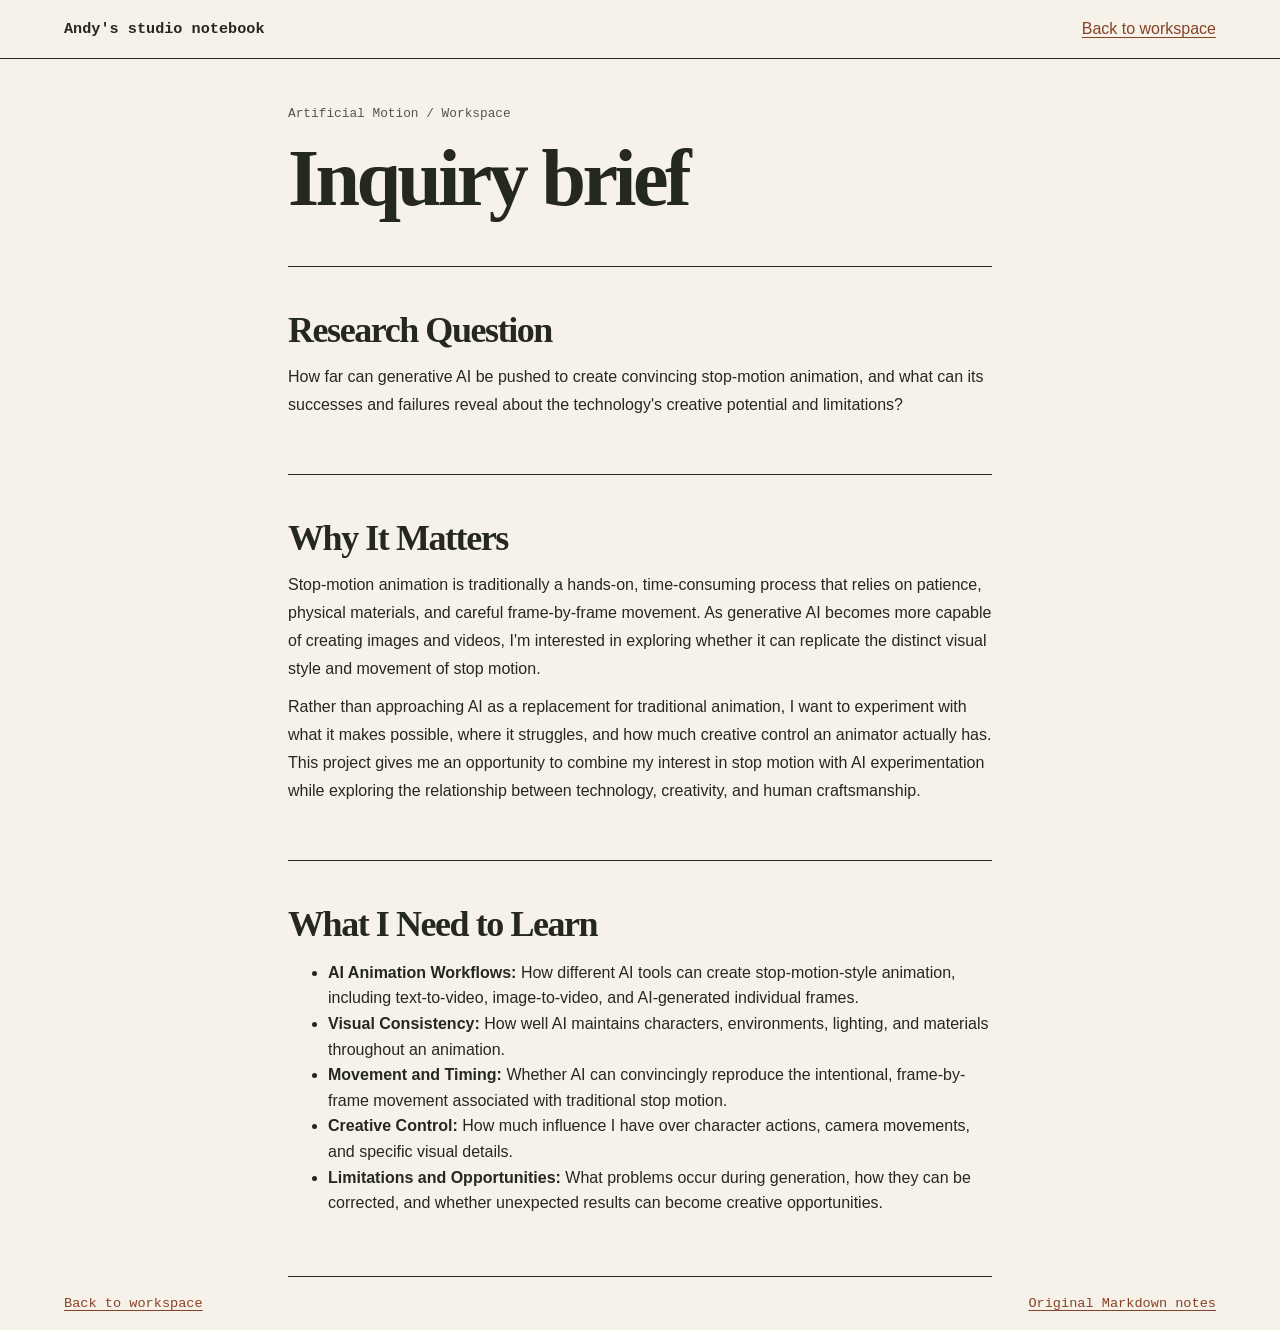
==== research/inquiry-brief.html @ cd54fe72 "Build research dashboard" ====
<!doctype html>
<html lang="en">
<head>
  <meta charset="utf-8">
  <meta name="viewport" content="width=device-width, initial-scale=1">
  <title>Inquiry brief | Artificial Motion</title>
  <link rel="stylesheet" href="../style.css">
</head>
<body>
<a class="skip" href="#main">Skip to notes</a>
<header><div class="bar"><strong>Andy's studio notebook</strong><a href="../index.html#workspace">Back to workspace</a></div></header>
<main class="reader" id="main">
  <section class="reader-intro"><p class="label">Artificial Motion / Workspace</p><h1>Inquiry brief</h1></section>
  <section><h2>Research Question</h2><p>How far can generative AI be pushed to create convincing stop-motion animation, and what can its successes and failures reveal about the technology&#39;s creative potential and limitations?</p></section>
  <section><h2>Why It Matters</h2><p>Stop-motion animation is traditionally a hands-on, time-consuming process that relies on patience, physical materials, and careful frame-by-frame movement. As generative AI becomes more capable of creating images and videos, I&#39;m interested in exploring whether it can replicate the distinct visual style and movement of stop motion.</p>
<p>Rather than approaching AI as a replacement for traditional animation, I want to experiment with what it makes possible, where it struggles, and how much creative control an animator actually has. This project gives me an opportunity to combine my interest in stop motion with AI experimentation while exploring the relationship between technology, creativity, and human craftsmanship.</p></section>
  <section><h2>What I Need to Learn</h2><ul><li><strong>AI Animation Workflows:</strong> How different AI tools can create stop-motion-style animation, including text-to-video, image-to-video, and AI-generated individual frames.</li>
<li><strong>Visual Consistency:</strong> How well AI maintains characters, environments, lighting, and materials throughout an animation.</li>
<li><strong>Movement and Timing:</strong> Whether AI can convincingly reproduce the intentional, frame-by-frame movement associated with traditional stop motion.</li>
<li><strong>Creative Control:</strong> How much influence I have over character actions, camera movements, and specific visual details.</li>
<li><strong>Limitations and Opportunities:</strong> What problems occur during generation, how they can be corrected, and whether unexpected results can become creative opportunities.</li></ul></section>
</main>
<footer><a href="../index.html#workspace">Back to workspace</a><a href="Step%202%20Build%20Your%20ai%2Bdesign%20studio%20Command%C2%A0Center-261119_2304.md">Original Markdown notes</a></footer>
</body>
</html>
---- style.css ----
﻿:root {
  color-scheme: light;
  --paper: #f6f2e9;
  --ink: #252820;
  --accent: #874227;
  --rule: #aca898;
  --muted: #53564a;
}
* { box-sizing: border-box; }
body {
  margin: 0;
  background: var(--paper);
  color: var(--ink);
  font: 1rem/1.6 "Source Sans 3", "Segoe UI", sans-serif;
}
main, .bar, footer { width: min(72rem, 90%); margin-inline: auto; }
header { border-bottom: 1px solid var(--ink); }
.bar, footer, nav { display: flex; flex-wrap: wrap; gap: .65rem 1.5rem; align-items: center; }
.bar, footer { justify-content: space-between; padding-block: 1rem; }
.bar strong, .label, figcaption, footer { font-family: "IBM Plex Mono", Consolas, monospace; }
.bar strong { font-size: .95rem; }
a, summary { color: var(--accent); text-underline-offset: .2em; }
a:hover, summary:hover { color: var(--ink); }
:focus-visible { outline: 3px solid #13548a; outline-offset: 3px; }
.skip { position: absolute; top: .5rem; left: .5rem; padding: .6rem; background: white; transform: translateY(-160%); z-index: 2; }
.skip:focus { transform: none; }
section { padding-block: clamp(2rem, 5vw, 4rem); border-bottom: 1px solid var(--ink); }
.cover, .pairs { display: grid; grid-template-columns: repeat(2, minmax(0, 1fr)); gap: 1.5rem 3rem; }
.cover { align-items: center; }
h1, h2, h3, .question { font-family: "Baskervville", Georgia, serif; }
h1, h2, h3 { margin: 0; line-height: 1.08; }
h1 { font-size: clamp(4rem, 8vw, 7.4rem); letter-spacing: -.065em; }
h1 i { color: var(--accent); }
h2 { font-size: clamp(2.25rem, 5vw, 3.6rem); margin-bottom: 1.5rem; letter-spacing: -.04em; }
h3 { font-size: 1.5rem; }
p { margin: .65rem 0; }
.question { font-size: clamp(1.24rem, 2vw, 1.7rem); line-height: 1.32; margin-block: 1.4rem .8rem; }
.label { display: block; color: var(--muted); font-size: .8rem; line-height: 1.5; margin: 0 0 .65rem; }
figure { margin: 0; min-width: 0; }
figure a { display: block; }
img { display: block; width: 100%; }
.cover-art { padding: .8rem; background: #e6e1d4; border: 1px solid var(--rule); }
figcaption { margin-top: .5rem; font-size: .8rem; color: var(--muted); }
.log, .references { padding: 0; list-style: none; }
.log li { display: grid; grid-template-columns: 12rem minmax(0, 1fr); padding-block: 1.25rem; border-top: 1px solid var(--rule); }
.log p, aside p { max-width: 70ch; }
aside { padding: 1rem 1.4rem; border-left: 4px solid var(--accent); background: #ece7da; }
article { border-top: 1px solid var(--rule); padding-block: 1rem; }
details { border-top: 1px solid var(--rule); margin-top: 1.5rem; padding-top: 1rem; }
summary { cursor: pointer; font-weight: 650; }
.references { columns: 2; column-gap: 3rem; }
.references li { break-inside: avoid; padding-bottom: .8rem; }
.plates { display: grid; grid-template-columns: 3fr 2fr; gap: .75rem; margin-top: 1rem; }
.plates img { height: clamp(9rem, 14vw, 13rem); object-fit: contain; background: #fff; border: 1px solid var(--rule); }
.workspace a { padding: .3rem 0; }
footer { font-size: .85rem; }
@media (max-width: 45rem) {
  .cover, .pairs, .log li { grid-template-columns: 1fr; }
  .references { columns: 1; }
  .bar { align-items: flex-start; flex-direction: column; }
  nav { gap: .4rem 1rem; }
  .log .label { margin-bottom: .4rem; }
}


@media (prefers-reduced-motion: no-preference) {
  html { scroll-behavior: smooth; }
}
:target { scroll-margin-top: 1.25rem; }

.note-link {
  display: inline-block;
  padding: .4rem .75rem;
  border: 1px solid currentColor;
  font-size: .92rem;
  font-weight: 600;
  text-decoration: none;
}
.note-link:hover { color: var(--paper); background: var(--accent); }
.reader { max-width: 44rem; }
.reader section { padding-block: clamp(1.5rem, 4vw, 2.75rem); }
.reader h1 { font-size: clamp(2.7rem, 7vw, 5rem); letter-spacing: -.045em; }
.reader h2 { font-size: clamp(1.55rem, 4vw, 2.25rem); margin-bottom: .85rem; }
.reader p { line-height: 1.75; }
.reader .source-credit { margin: 1.5rem 0 2rem; color: var(--muted); }
.reader .plates img { height: clamp(10rem, 28vw, 17rem); }
.reader .artifact-links { margin-top: 1.2rem; }
@media (max-width: 36rem) {
  .reader .plates { grid-template-columns: 1fr; }
}
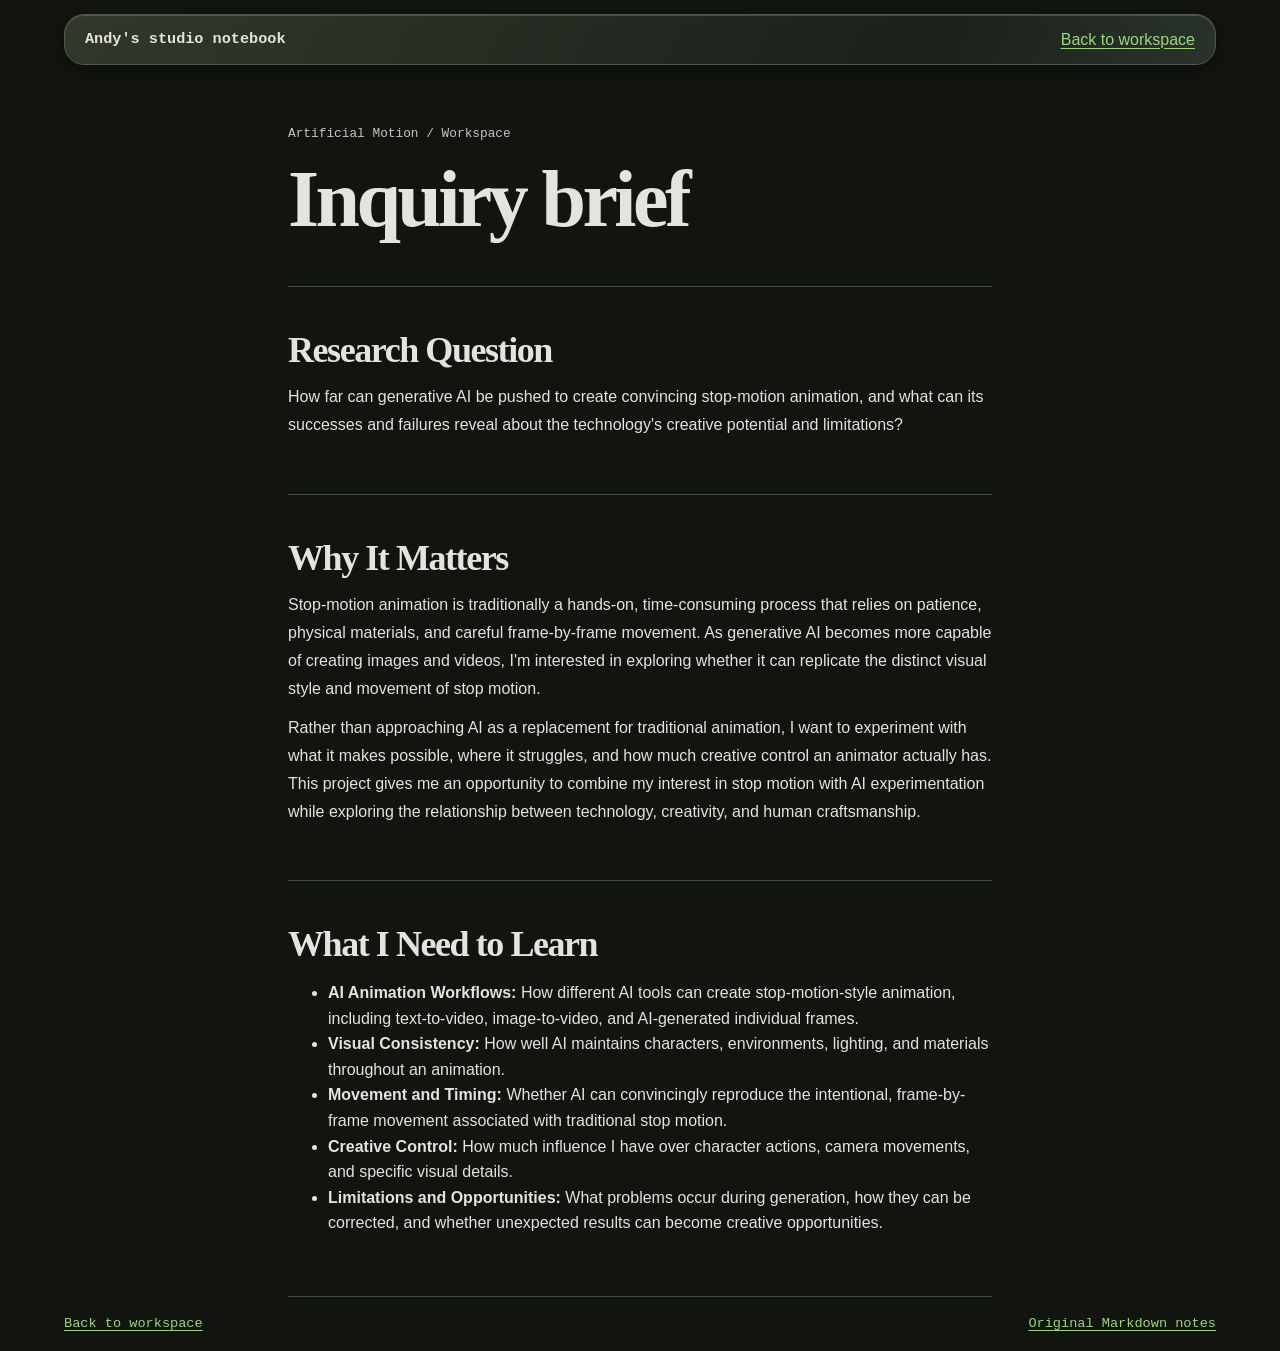
==== commit f06d3f0a: "updated color scheme" ====
--- a/research/inquiry-brief.html
+++ b/research/inquiry-brief.html
@@ -4,7 +4,7 @@
   <meta charset="utf-8">
   <meta name="viewport" content="width=device-width, initial-scale=1">
   <title>Inquiry brief | Artificial Motion</title>
-  <link rel="stylesheet" href="../style.css">
+  <link rel="stylesheet" href="../style.css?v=forest-1">
 </head>
 <body>
 <a class="skip" href="#main">Skip to notes</a>
--- a/style.css
+++ b/style.css
@@ -1,10 +1,13 @@
-﻿:root {
-  color-scheme: light;
-  --paper: #f6f2e9;
-  --ink: #252820;
-  --accent: #874227;
-  --rule: #aca898;
-  --muted: #53564a;
+:root {
+  color-scheme: dark;
+  --shader-forest: #386623;
+  --shader-sage: #56634a;
+  --shader-teal: #176869;
+  --paper: #11140f;
+  --ink: #e4e3dc;
+  --accent: #9ed67d;
+  --rule: #444b3f;
+  --muted: #c3c8b9;
 }
 * { box-sizing: border-box; }
 body {
@@ -14,19 +17,19 @@
   font: 1rem/1.6 "Source Sans 3", "Segoe UI", sans-serif;
 }
 main, .bar, footer { width: min(72rem, 90%); margin-inline: auto; }
-header { border-bottom: 1px solid var(--ink); }
+header { border-bottom: 1px solid var(--rule); }
 .bar, footer, nav { display: flex; flex-wrap: wrap; gap: .65rem 1.5rem; align-items: center; }
 .bar, footer { justify-content: space-between; padding-block: 1rem; }
 .bar strong, .label, figcaption, footer { font-family: "IBM Plex Mono", Consolas, monospace; }
 .bar strong { font-size: .95rem; }
 a, summary { color: var(--accent); text-underline-offset: .2em; }
-a:hover, summary:hover { color: var(--ink); }
-:focus-visible { outline: 3px solid #13548a; outline-offset: 3px; }
-.skip { position: absolute; top: .5rem; left: .5rem; padding: .6rem; background: white; transform: translateY(-160%); z-index: 2; }
+a:hover, summary:hover { color: #a1d0cf; }
+:focus-visible { outline: 3px solid #a1d0cf; outline-offset: 3px; }
+.skip { position: absolute; top: .5rem; left: .5rem; padding: .6rem; background: #262b23; transform: translateY(-160%); z-index: 2; }
 .skip:focus { transform: none; }
-section { padding-block: clamp(2rem, 5vw, 4rem); border-bottom: 1px solid var(--ink); }
-.cover, .pairs { display: grid; grid-template-columns: repeat(2, minmax(0, 1fr)); gap: 1.5rem 3rem; }
-.cover { align-items: center; }
+section { padding-block: clamp(2rem, 5vw, 4rem); border-bottom: 1px solid var(--rule); }
+.cover-content, .pairs { display: grid; grid-template-columns: repeat(2, minmax(0, 1fr)); gap: 1.5rem 3rem; }
+.cover-content { position: relative; z-index: 1; align-items: center; }
 h1, h2, h3, .question { font-family: "Baskervville", Georgia, serif; }
 h1, h2, h3 { margin: 0; line-height: 1.08; }
 h1 { font-size: clamp(4rem, 8vw, 7.4rem); letter-spacing: -.065em; }
@@ -39,23 +42,23 @@
 figure { margin: 0; min-width: 0; }
 figure a { display: block; }
 img { display: block; width: 100%; }
-.cover-art { padding: .8rem; background: #e6e1d4; border: 1px solid var(--rule); }
+.cover-art { padding: .8rem; background: #20241c; border: 1px solid var(--rule); }
 figcaption { margin-top: .5rem; font-size: .8rem; color: var(--muted); }
 .log, .references { padding: 0; list-style: none; }
 .log li { display: grid; grid-template-columns: 12rem minmax(0, 1fr); padding-block: 1.25rem; border-top: 1px solid var(--rule); }
 .log p, aside p { max-width: 70ch; }
-aside { padding: 1rem 1.4rem; border-left: 4px solid var(--accent); background: #ece7da; }
+aside { padding: 1rem 1.4rem; border-left: 4px solid var(--accent); background: #273321; }
 article { border-top: 1px solid var(--rule); padding-block: 1rem; }
 details { border-top: 1px solid var(--rule); margin-top: 1.5rem; padding-top: 1rem; }
 summary { cursor: pointer; font-weight: 650; }
 .references { columns: 2; column-gap: 3rem; }
 .references li { break-inside: avoid; padding-bottom: .8rem; }
 .plates { display: grid; grid-template-columns: 3fr 2fr; gap: .75rem; margin-top: 1rem; }
-.plates img { height: clamp(9rem, 14vw, 13rem); object-fit: contain; background: #fff; border: 1px solid var(--rule); }
+.plates img { height: clamp(9rem, 14vw, 13rem); object-fit: contain; background: #1b1e18; border: 1px solid var(--rule); }
 .workspace a { padding: .3rem 0; }
 footer { font-size: .85rem; }
 @media (max-width: 45rem) {
-  .cover, .pairs, .log li { grid-template-columns: 1fr; }
+  .cover-content, .pairs, .log li { grid-template-columns: 1fr; }
   .references { columns: 1; }
   .bar { align-items: flex-start; flex-direction: column; }
   nav { gap: .4rem 1rem; }
@@ -88,3 +91,72 @@
 @media (max-width: 36rem) {
   .reader .plates { grid-template-columns: 1fr; }
 }
+
+/* Translucent sage highlights define the glass edges. */
+.bar {
+  margin-block: .85rem;
+  padding: .75rem 1.25rem;
+  border: 1px solid #505848;
+  border-radius: 1.25rem;
+  background: linear-gradient(115deg, #31382b, #1b211a 75%, #29332c);
+  box-shadow: inset 0 1px 1px #becdb344, 0 4px 12px #0005;
+}
+header { border-bottom: 0; }
+.cover-art {
+  position: relative;
+  padding: .38rem;
+  border-radius: 1.5rem;
+  background: linear-gradient(135deg, #52604a, #222c28);
+  box-shadow: inset 0 1px 1px #becdb344, 0 8px 24px #0005;
+}
+.cover-art img { border-radius: 1.15rem; }
+.cover-art figcaption {
+  position: absolute;
+  left: .95rem;
+  bottom: .95rem;
+  max-width: calc(100% - 1.9rem);
+  margin: 0;
+  border-radius: 1rem;
+  overflow: hidden;
+  isolation: isolate;
+  pointer-events: none;
+  color: var(--ink);
+  background: #11150fd6;
+  backdrop-filter: blur(9px);
+  box-shadow: inset 0 0 0 1px #c6d4be66, 0 2px 9px #0005;
+}
+.cover-art .notebook-lens { position: absolute; inset: 0; width: 100%; height: 100%; padding: 0; pointer-events: none; }
+.cover-art figcaption span { position: relative; display: block; padding: .45rem .8rem; background: #11150fd9; }
+.note-link { border-radius: 1.2rem; box-shadow: inset 0 1px 1px #becdb344; }
+@media (forced-colors: active), (prefers-reduced-transparency: reduce) {
+  .cover-art figcaption { background: Canvas; color: CanvasText; backdrop-filter: none; }
+  .cover-art figcaption span { background: transparent; }
+  .cover-art .notebook-lens { display: none; }
+}
+
+.cover {
+  position: relative;
+  isolation: isolate;
+  padding-inline: clamp(1rem, 3vw, 2.5rem);
+}
+.cover-gradient {
+  position: absolute;
+  z-index: 0;
+  inset: 0;
+  overflow: hidden;
+  border-radius: 1.5rem 1.5rem 0 0;
+  pointer-events: none;
+  background: radial-gradient(ellipse at 75% 20%, var(--shader-teal), transparent 60%),
+              linear-gradient(125deg, var(--paper), var(--shader-forest) 45%, var(--shader-sage) 72%, var(--shader-teal));
+}
+.cover-gradient::after {
+  content: "";
+  position: absolute;
+  inset: 0;
+  background: linear-gradient(100deg, #11140ff5, #11140fe6 43%, #11140f38 85%);
+}
+@media (max-width: 45rem) {
+  .cover-gradient::after {
+    background: linear-gradient(165deg, #11140ff5, #11140fea 58%, #11140f88);
+  }
+}
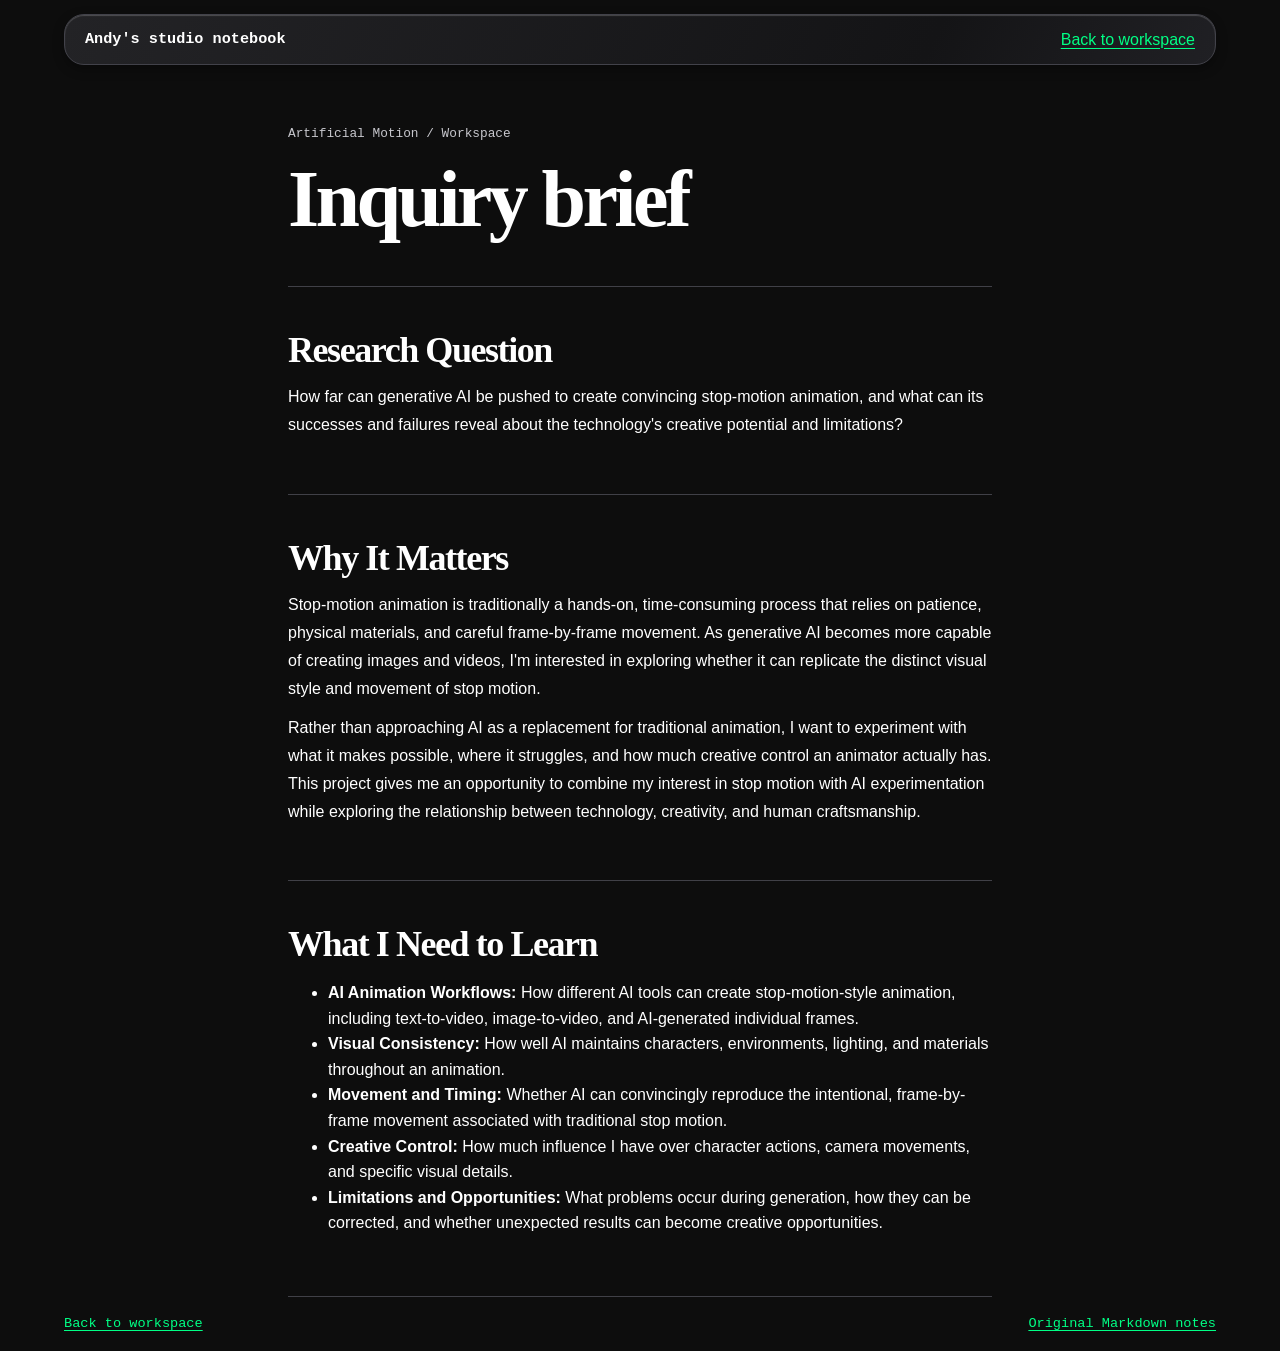
==== commit fff3629d: "updated color palette again" ====
--- a/research/inquiry-brief.html
+++ b/research/inquiry-brief.html
@@ -4,7 +4,7 @@
   <meta charset="utf-8">
   <meta name="viewport" content="width=device-width, initial-scale=1">
   <title>Inquiry brief | Artificial Motion</title>
-  <link rel="stylesheet" href="../style.css?v=forest-1">
+  <link rel="stylesheet" href="../style.css?v=neon-1">
 </head>
 <body>
 <a class="skip" href="#main">Skip to notes</a>
--- a/style.css
+++ b/style.css
@@ -1,13 +1,13 @@
 :root {
   color-scheme: dark;
-  --shader-forest: #386623;
-  --shader-sage: #56634a;
-  --shader-teal: #176869;
-  --paper: #11140f;
-  --ink: #e4e3dc;
-  --accent: #9ed67d;
-  --rule: #444b3f;
-  --muted: #c3c8b9;
+  --neon-green: #00FF85;
+  --electric-blue: #1E90FF;
+  --hot-pink: #FF0099;
+  --paper: #0D0D0D;
+  --ink: #FFFFFF;
+  --accent: var(--neon-green);
+  --rule: #404047;
+  --muted: #C7C7CD;
 }
 * { box-sizing: border-box; }
 body {
@@ -23,9 +23,9 @@
 .bar strong, .label, figcaption, footer { font-family: "IBM Plex Mono", Consolas, monospace; }
 .bar strong { font-size: .95rem; }
 a, summary { color: var(--accent); text-underline-offset: .2em; }
-a:hover, summary:hover { color: #a1d0cf; }
-:focus-visible { outline: 3px solid #a1d0cf; outline-offset: 3px; }
-.skip { position: absolute; top: .5rem; left: .5rem; padding: .6rem; background: #262b23; transform: translateY(-160%); z-index: 2; }
+a:hover, summary:hover { color: var(--hot-pink); }
+:focus-visible { outline: 3px solid var(--electric-blue); outline-offset: 3px; }
+.skip { position: absolute; top: .5rem; left: .5rem; padding: .6rem; background: #202024; transform: translateY(-160%); z-index: 2; }
 .skip:focus { transform: none; }
 section { padding-block: clamp(2rem, 5vw, 4rem); border-bottom: 1px solid var(--rule); }
 .cover-content, .pairs { display: grid; grid-template-columns: repeat(2, minmax(0, 1fr)); gap: 1.5rem 3rem; }
@@ -42,19 +42,19 @@
 figure { margin: 0; min-width: 0; }
 figure a { display: block; }
 img { display: block; width: 100%; }
-.cover-art { padding: .8rem; background: #20241c; border: 1px solid var(--rule); }
+.cover-art { padding: .8rem; background: #19191D; border: 1px solid var(--rule); }
 figcaption { margin-top: .5rem; font-size: .8rem; color: var(--muted); }
 .log, .references { padding: 0; list-style: none; }
 .log li { display: grid; grid-template-columns: 12rem minmax(0, 1fr); padding-block: 1.25rem; border-top: 1px solid var(--rule); }
 .log p, aside p { max-width: 70ch; }
-aside { padding: 1rem 1.4rem; border-left: 4px solid var(--accent); background: #273321; }
+aside { padding: 1rem 1.4rem; border-left: 4px solid var(--electric-blue); background: #151B24; }
 article { border-top: 1px solid var(--rule); padding-block: 1rem; }
 details { border-top: 1px solid var(--rule); margin-top: 1.5rem; padding-top: 1rem; }
 summary { cursor: pointer; font-weight: 650; }
 .references { columns: 2; column-gap: 3rem; }
 .references li { break-inside: avoid; padding-bottom: .8rem; }
 .plates { display: grid; grid-template-columns: 3fr 2fr; gap: .75rem; margin-top: 1rem; }
-.plates img { height: clamp(9rem, 14vw, 13rem); object-fit: contain; background: #1b1e18; border: 1px solid var(--rule); }
+.plates img { height: clamp(9rem, 14vw, 13rem); object-fit: contain; background: #19191C; border: 1px solid var(--rule); }
 .workspace a { padding: .3rem 0; }
 footer { font-size: .85rem; }
 @media (max-width: 45rem) {
@@ -79,7 +79,7 @@
   font-weight: 600;
   text-decoration: none;
 }
-.note-link:hover { color: var(--paper); background: var(--accent); }
+.note-link:hover { color: var(--paper); background: var(--hot-pink); }
 .reader { max-width: 44rem; }
 .reader section { padding-block: clamp(1.5rem, 4vw, 2.75rem); }
 .reader h1 { font-size: clamp(2.7rem, 7vw, 5rem); letter-spacing: -.045em; }
@@ -92,22 +92,22 @@
   .reader .plates { grid-template-columns: 1fr; }
 }
 
-/* Translucent sage highlights define the glass edges. */
+/* Translucent highlights define the glass edges. */
 .bar {
   margin-block: .85rem;
   padding: .75rem 1.25rem;
-  border: 1px solid #505848;
+  border: 1px solid #42424A;
   border-radius: 1.25rem;
-  background: linear-gradient(115deg, #31382b, #1b211a 75%, #29332c);
-  box-shadow: inset 0 1px 1px #becdb344, 0 4px 12px #0005;
+  background: linear-gradient(115deg, #232326, #141416 75%, #202024);
+  box-shadow: inset 0 1px 1px #ffffff33, 0 4px 12px #0005;
 }
 header { border-bottom: 0; }
 .cover-art {
   position: relative;
   padding: .38rem;
   border-radius: 1.5rem;
-  background: linear-gradient(135deg, #52604a, #222c28);
-  box-shadow: inset 0 1px 1px #becdb344, 0 8px 24px #0005;
+  background: linear-gradient(135deg, #484850, #1E1E23);
+  box-shadow: inset 0 1px 1px #ffffff33, 0 8px 24px #0005;
 }
 .cover-art img { border-radius: 1.15rem; }
 .cover-art figcaption {
@@ -121,13 +121,13 @@
   isolation: isolate;
   pointer-events: none;
   color: var(--ink);
-  background: #11150fd6;
+  background: #0d0d0dd6;
   backdrop-filter: blur(9px);
-  box-shadow: inset 0 0 0 1px #c6d4be66, 0 2px 9px #0005;
+  box-shadow: inset 0 0 0 1px #ffffff44, 0 2px 9px #0005;
 }
 .cover-art .notebook-lens { position: absolute; inset: 0; width: 100%; height: 100%; padding: 0; pointer-events: none; }
-.cover-art figcaption span { position: relative; display: block; padding: .45rem .8rem; background: #11150fd9; }
-.note-link { border-radius: 1.2rem; box-shadow: inset 0 1px 1px #becdb344; }
+.cover-art figcaption span { position: relative; display: block; padding: .45rem .8rem; background: #0d0d0dd9; }
+.note-link { border-radius: 1.2rem; box-shadow: inset 0 1px 1px #ffffff33; }
 @media (forced-colors: active), (prefers-reduced-transparency: reduce) {
   .cover-art figcaption { background: Canvas; color: CanvasText; backdrop-filter: none; }
   .cover-art figcaption span { background: transparent; }
@@ -146,17 +146,17 @@
   overflow: hidden;
   border-radius: 1.5rem 1.5rem 0 0;
   pointer-events: none;
-  background: radial-gradient(ellipse at 75% 20%, var(--shader-teal), transparent 60%),
-              linear-gradient(125deg, var(--paper), var(--shader-forest) 45%, var(--shader-sage) 72%, var(--shader-teal));
+  background: radial-gradient(ellipse at 75% 20%, var(--hot-pink), transparent 60%),
+              linear-gradient(125deg, var(--paper), var(--neon-green) 45%, var(--electric-blue) 72%, var(--hot-pink));
 }
 .cover-gradient::after {
   content: "";
   position: absolute;
   inset: 0;
-  background: linear-gradient(100deg, #11140ff5, #11140fe6 43%, #11140f38 85%);
+  background: linear-gradient(100deg, #0d0d0ded, #0d0d0dc9 43%, #0d0d0d24 85%);
 }
 @media (max-width: 45rem) {
   .cover-gradient::after {
-    background: linear-gradient(165deg, #11140ff5, #11140fea 58%, #11140f88);
+    background: linear-gradient(165deg, #0d0d0ded, #0d0d0dce 58%, #0d0d0d66);
   }
 }
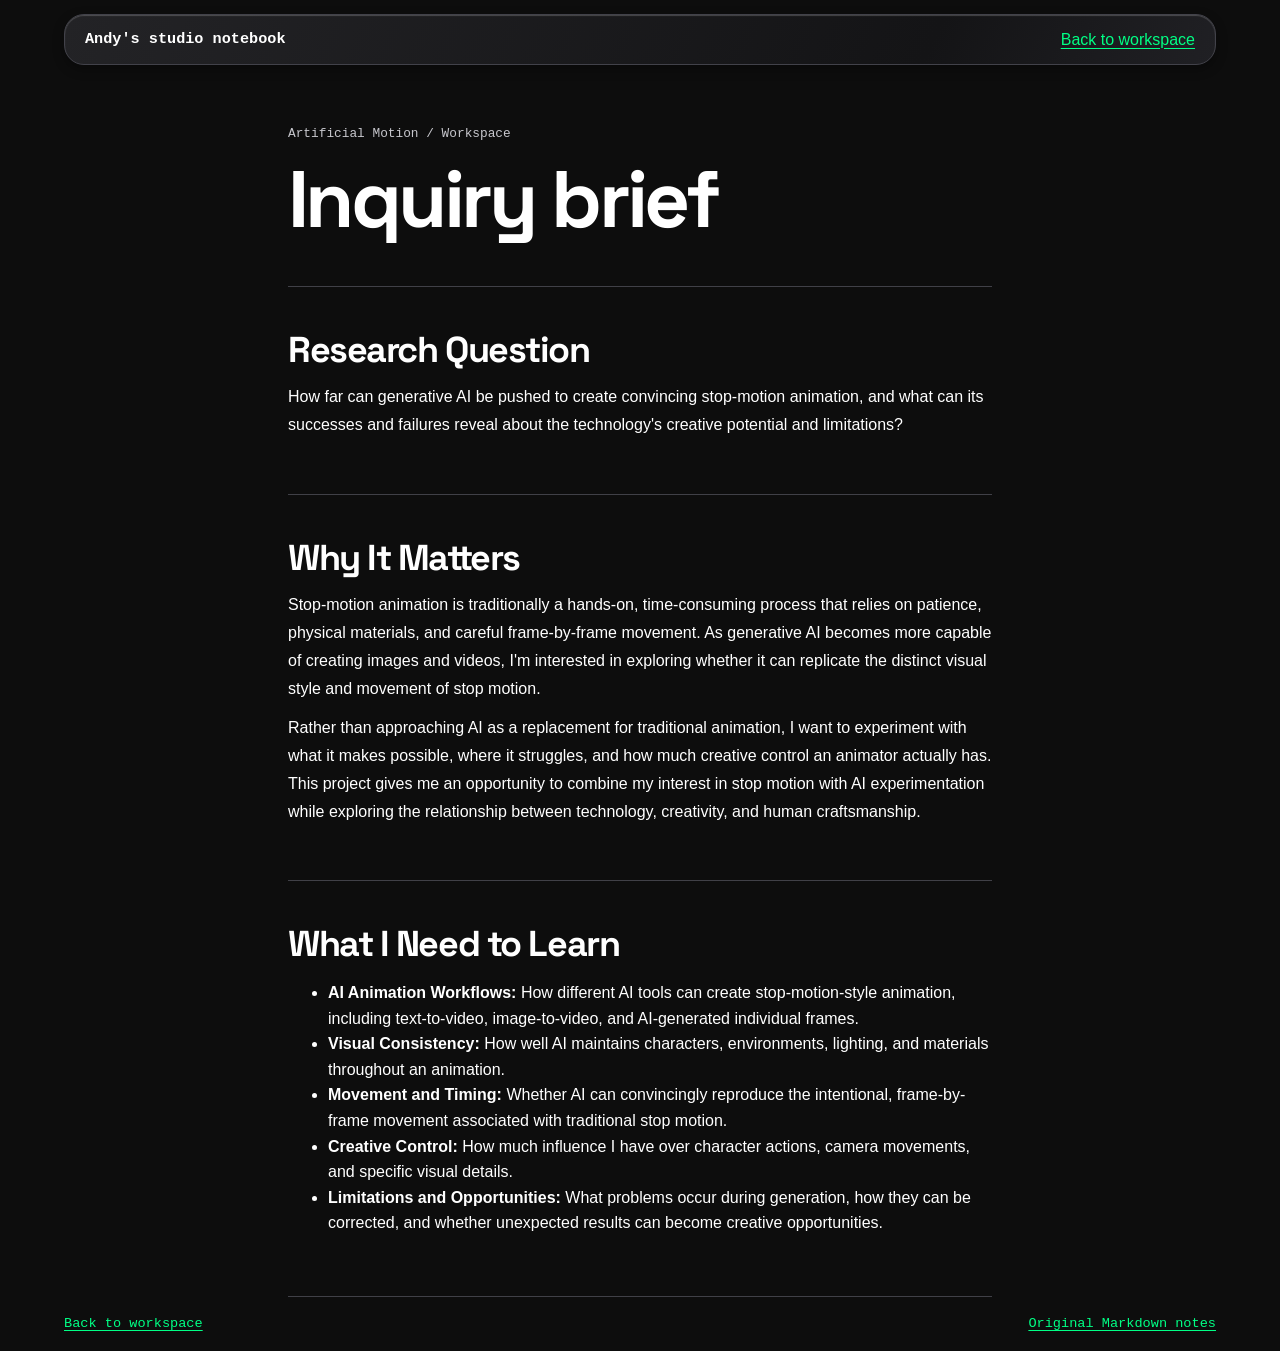
==== commit 30cc56f6: "updated font choice" ====
--- a/research/inquiry-brief.html
+++ b/research/inquiry-brief.html
@@ -4,7 +4,8 @@
   <meta charset="utf-8">
   <meta name="viewport" content="width=device-width, initial-scale=1">
   <title>Inquiry brief | Artificial Motion</title>
-  <link rel="stylesheet" href="../style.css?v=neon-1">
+  <link rel="stylesheet" href="https://fonts.googleapis.com/css2?family=Space+Grotesk:wght@400;700&amp;display=swap">
+  <link rel="stylesheet" href="../style.css?v=neon-type-1">
 </head>
 <body>
 <a class="skip" href="#main">Skip to notes</a>
--- a/style.css
+++ b/style.css
@@ -30,10 +30,10 @@
 section { padding-block: clamp(2rem, 5vw, 4rem); border-bottom: 1px solid var(--rule); }
 .cover-content, .pairs { display: grid; grid-template-columns: repeat(2, minmax(0, 1fr)); gap: 1.5rem 3rem; }
 .cover-content { position: relative; z-index: 1; align-items: center; }
-h1, h2, h3, .question { font-family: "Baskervville", Georgia, serif; }
+h1, h2, h3, .question { font-family: "Space Grotesk", Bahnschrift, "Segoe UI", sans-serif; }
 h1, h2, h3 { margin: 0; line-height: 1.08; }
-h1 { font-size: clamp(4rem, 8vw, 7.4rem); letter-spacing: -.065em; }
-h1 i { color: var(--accent); }
+h1 { font-size: clamp(4rem, 8vw, 7.4rem); letter-spacing: -.045em; }
+h1 i { color: var(--accent); font-style: normal; }
 h2 { font-size: clamp(2.25rem, 5vw, 3.6rem); margin-bottom: 1.5rem; letter-spacing: -.04em; }
 h3 { font-size: 1.5rem; }
 p { margin: .65rem 0; }
